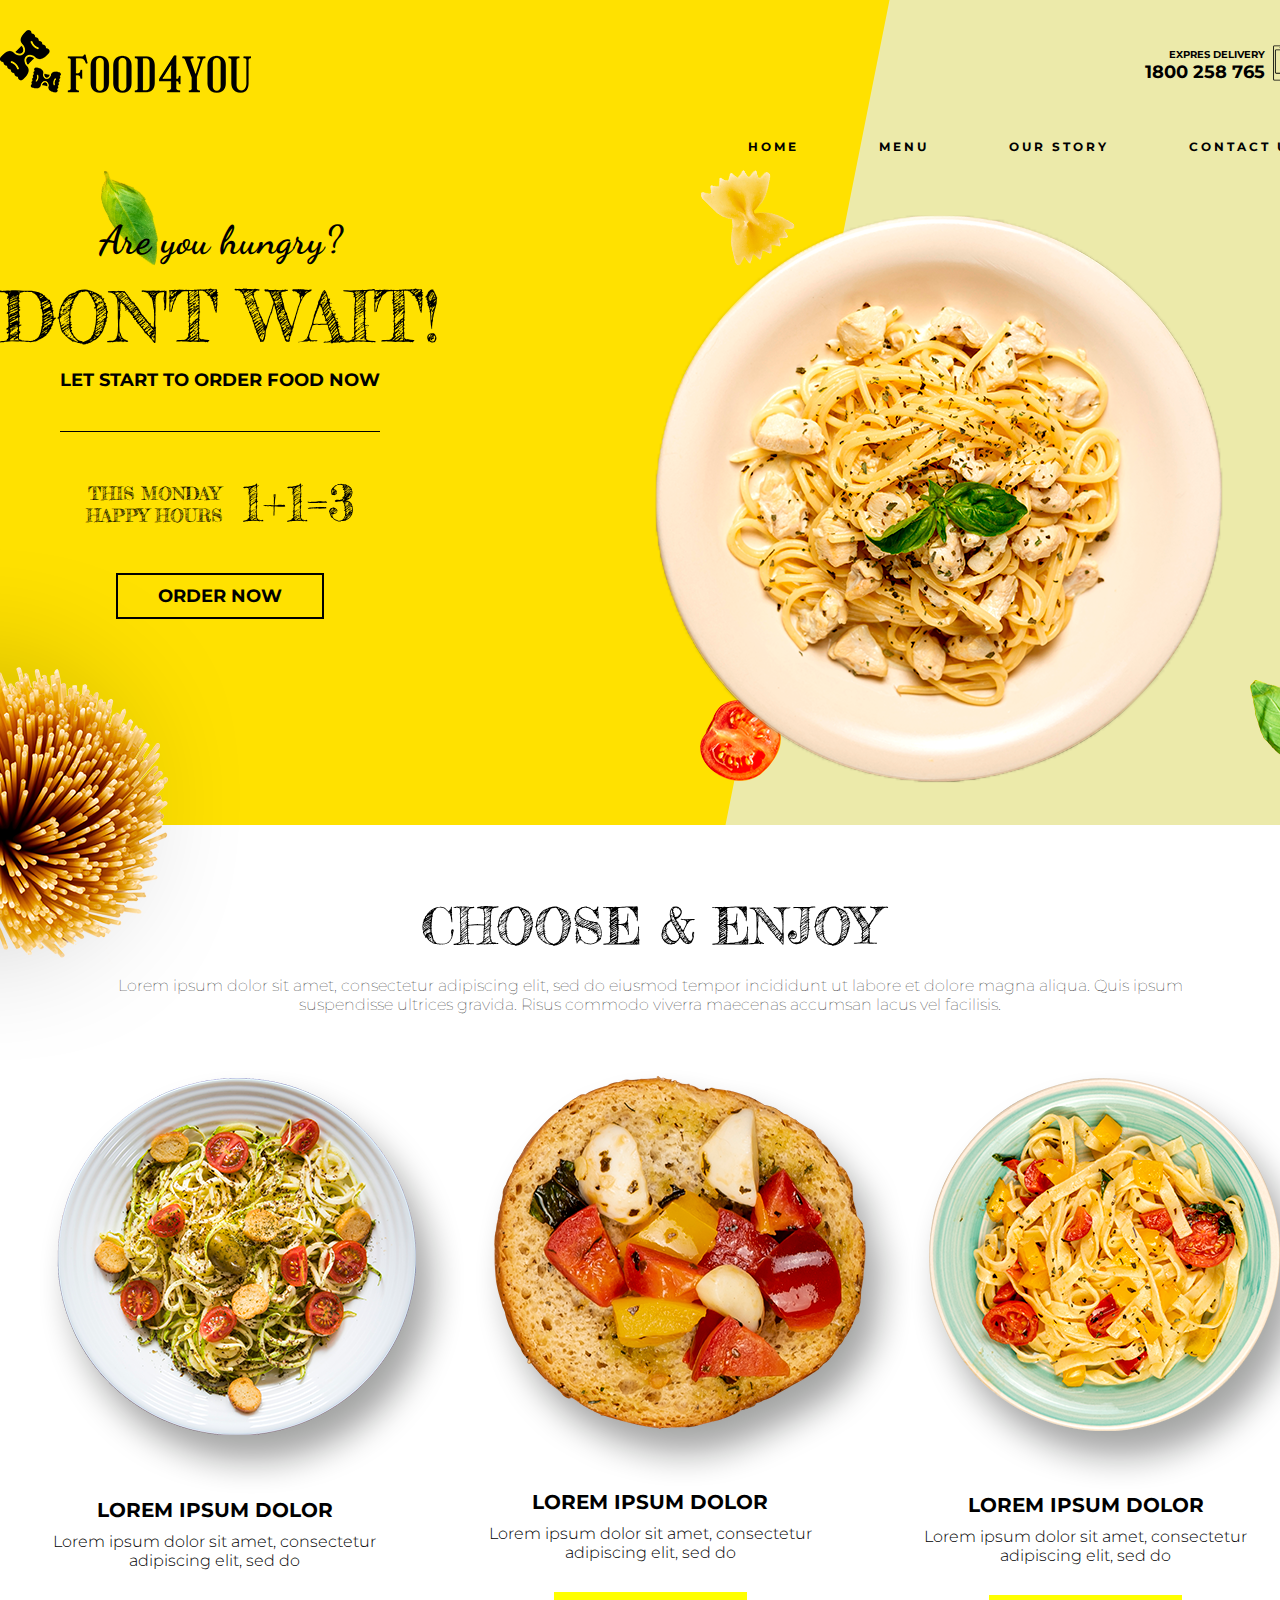
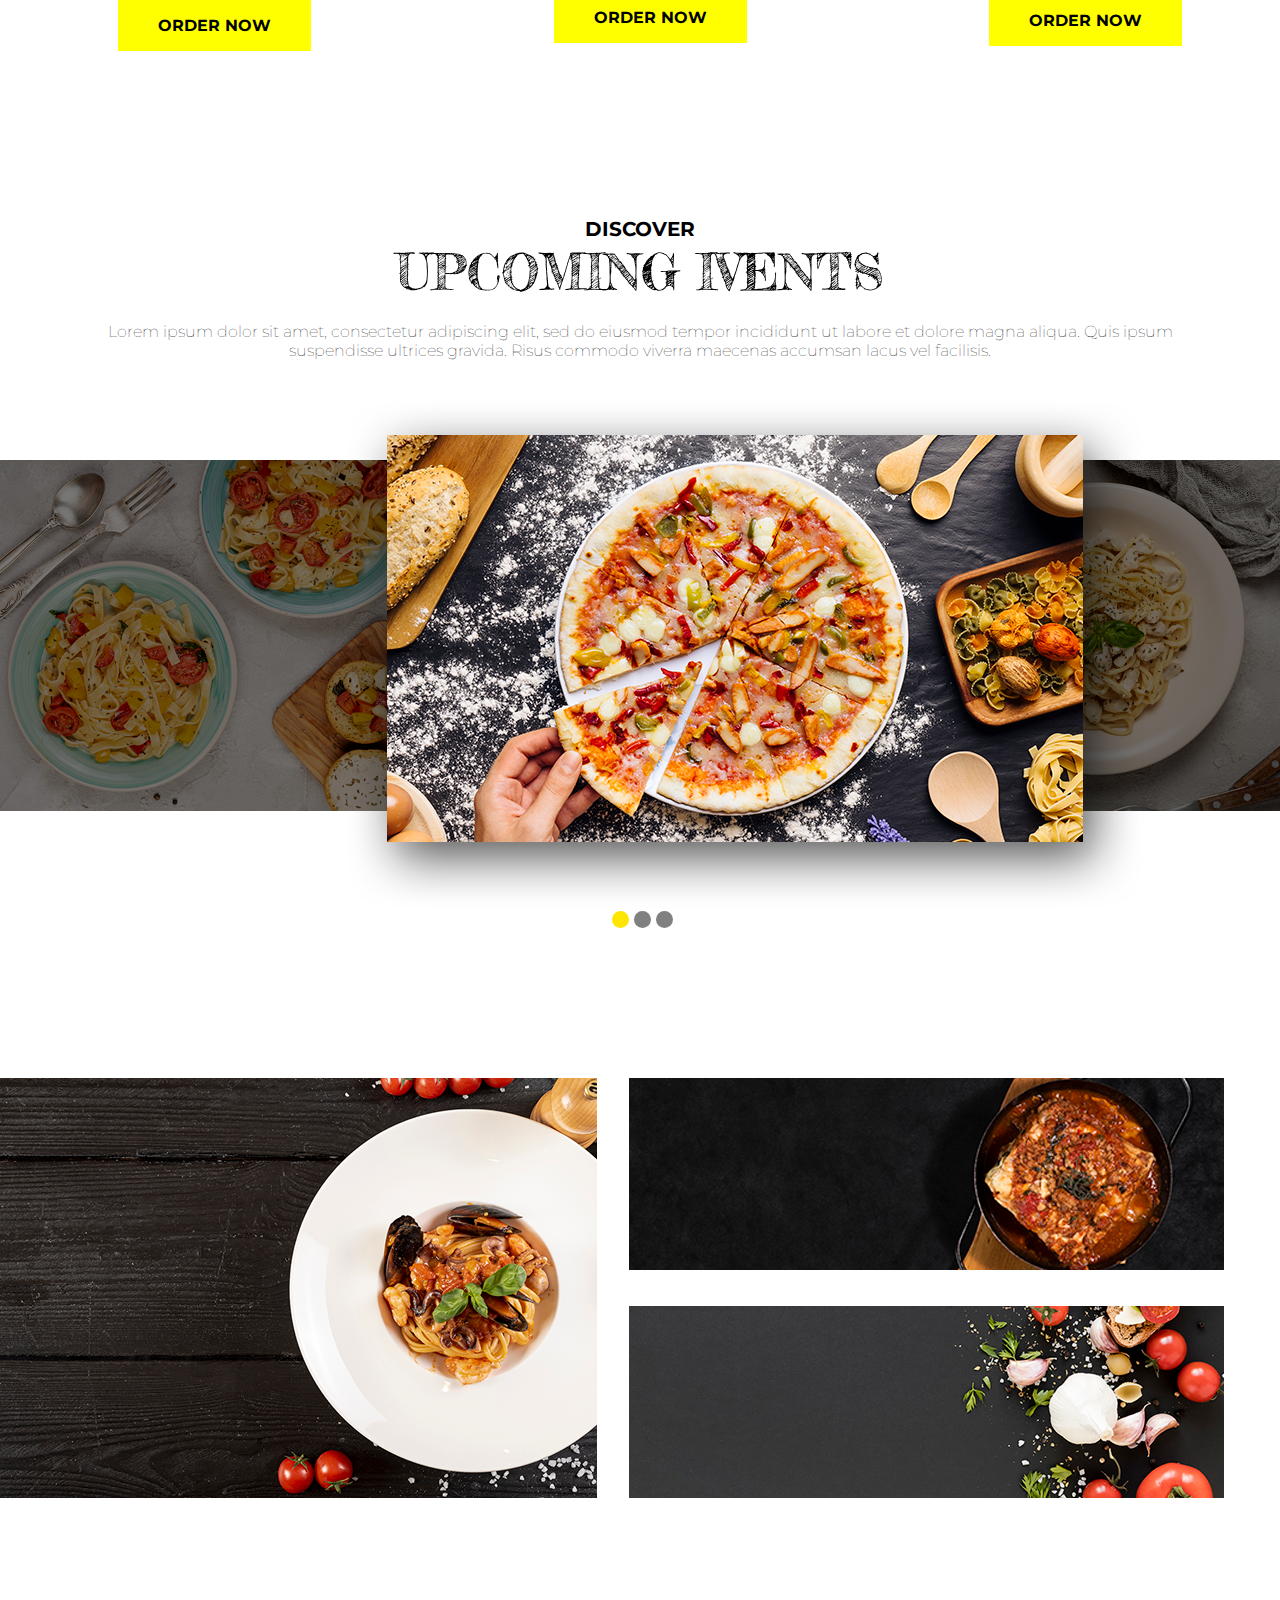
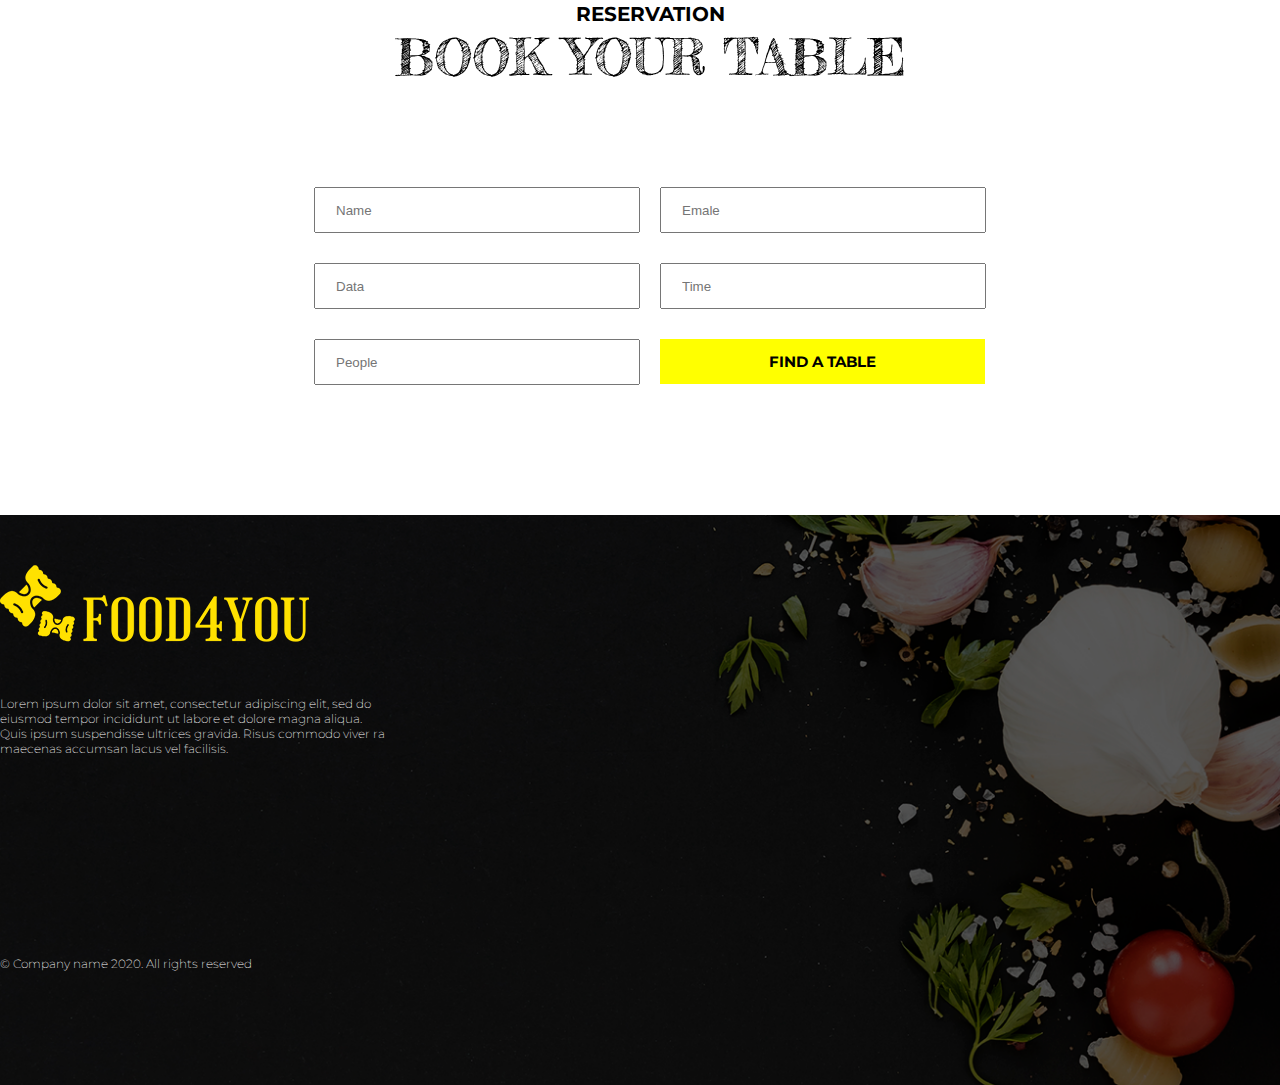
==== site.html @ 501f1a65 "add files to remote repository" ====
<!DOCTYPE html>
<html lang="en">
<head>
    <meta charset="UTF-8">
    <meta http-equiv="X-UA-Compatible" content="IE=edge">
    <meta name="viewport" content="width=device-width, initial-scale=1.0">
    <title>Document</title>
    <link rel="preconnect" href="https://fonts.googleapis.com">
    <link rel="preconnect" href="https://fonts.gstatic.com" crossorigin>
    <link
        href="https://fonts.googleapis.com/css2?family=Dancing+Script:wght@700&family=Fredericka+the+Great&family=Montserrat:wght@300;500;700&display=swap"
        rel="stylesheet">
    <link href="css/main.css" rel="stylesheet" type="text/css">
</head>
<body>
    <header>
        <div class="wrapper">

            <div class="container1">
                <div class="logo">
                    <a href="#"><img src="css/img/logo.png" alt="logo" width="251px" height="63px"></a>
                </div>

                <div class="number left">
                    <div class="number-text left">
                        <p class="text">EXPRES DELIVERY</p>
                        <p class="tfnum">1800 258 765</p>
                    </div>

                    <div class="number-image left">
                        <img class="num-img"
                            src="css/img/telephone-variant-of-screen-with-outline-shape-svgrepo-com.svg" alt="phone"
                            height="53px" width="29px">
                    </div>
                </div>
            </div>

            <nav>
                <ul class="nav">
                    <li class="list-item"><a href="#">HOME</a></li>
                    <li class="list-item"><a href="#">MENU</a></li>
                    <li class="list-item"><a href="#">OUR STORY</a></li>
                    <li class="list-item"><a href="#">CONTACT US</a></li>
                </ul>
            </nav>

            <div class="content">
                <div class="content-text">
                    <h1 class="first">Are you hungry?</h1>
                    <h1 class="second">DON'T WAIT!</h1>
                    <p class="content-text-three">LET START TO ORDER FOOD NOW</p>
                    <div class="text-in">
                        <div class="texs-in-first">THIS MONDAY <br>HAPPY HOURS</div>
                        <div class="text-in-second">1+1=3</div>
                    </div>
                    <div class="btn">
                        <button class="main-btn">ORDER NOW</button>
                    </div>
                </div>
                <div class="content-image">
                    <img class="plate" src="css/img/Place Your Image Here (Double Click to Edit).png">
                </div>
            </div>
        </div>
        <img class="side-spaghetti" src="css/img/Spaghetti.png">

    </header>
    <main>
        <section id="group_1">
            <div class="wrapper">
                <div class="head-text">
                    <h2 class="head-text-large">CHOOSE & ENJOY</h2>
                    <p class="head-text-small">Lorem ipsum dolor sit amet, consectetur adipiscing elit, sed do eiusmod
                        tempor incididunt ut labore et dolore magna aliqua. Quis ipsum suspendisse ultrices gravida.
                        Risus commodo viverra maecenas accumsan lacus vel facilisis. </p>
                </div>

                <div class="card">
                    <div class="card-content">
                        <figure><img src="css/img/Place Your Image Here (Double Click to Edit)1.png" alt="plate">
                            <figcaption>
                                <p class="large">LOREM IPSUM DOLOR</p>
                                <p class="small">Lorem ipsum dolor sit amet, consectetur adipiscing elit, sed do</p>
                                <button class="cont">ORDER NOW</button>
                            </figcaption>
                        </figure>
                    </div>

                    <div class="card-content">
                        <figure><img src="css/img/Bread.png" alt="plate">
                            <figcaption>
                                <p class="large">LOREM IPSUM DOLOR</p>
                                <p class="small">Lorem ipsum dolor sit amet, consectetur adipiscing elit, sed do</p>
                                <button class="cont">ORDER NOW</button>
                            </figcaption>
                        </figure>
                    </div>

                    <div class="card-content">
                        <figure><img src="css/img/Place Your Image Here (Double Click to Edit)3.png" alt="plate">
                            <figcaption>
                                <p class="large">LOREM IPSUM DOLOR</p>
                                <p class="small">Lorem ipsum dolor sit amet, consectetur adipiscing elit, sed do</p>
                                <button class="cont">ORDER NOW</button>
                            </figcaption>
                        </figure>
                    </div>
                </div>
            </div>
        </section>
        <section id="group_2">
            <div calss="wrapper">
                <div class="head-group2-text">
                    <p class="head-group2-text-bold">DISCOVER</p>
                    <h2 class="head-text-large">UPCOMING IVENTS</h2>
                    <p class="head-group2-text-small">Lorem ipsum dolor sit amet, consectetur adipiscing elit, sed do
                        eiusmod tempor incididunt ut labore et dolore magna aliqua. Quis ipsum suspendisse ultrices
                        gravida. Risus commodo viverra maecenas accumsan lacus vel facilisis. </p>
                </div>

                <div class="head-group2-content">
                    <img class="photo-cont" src="css/img/Image2.png">
                    <img class="photo-cont-act" src="css/img/Image1.png">
                    <img class="photo-cont" src="css/img/Image3.png">
                </div>
                <div class="dot-selector">
                    <a class="dot-active" href="#"></a>
                    <a class="dot" href="#"></a>
                    <a class="dot" href="#"></a>
                </div>
            </div>
        </section>
        <section id="group_3">
            <div class="wrapper">
                <div class="group3-images">
                    <div class="image-left">
                        <img src="css/img/Image4.png" alt="picture">
                    </div>

                    <div class="image-right">
                        <div class="image-right-top"><img src="css/img/Image5.png" alt=""></div>
                        <div class="image-right-bottom"><img src="css/img/Image6.png" alt=""></div>
                    </div>
                </div>
            </div>
        </section>
        <section id="group_4">
            <div class="wrapper">
                <div class="group4-text">
                    <p class="head-group2-text-bold">RESERVATION</p>
                    <h2 class="head-text-large">BOOK YOUR TABLE</h2>
                </div>

                <div class="group4-cont-input">
                    <div class="group4-left">
                        <form>
                            <input type="text" id="name" placeholder="Name">
                        </form>
                        <form>
                            <input type="text" id="data" placeholder="Data">
                        </form>
                        <form>
                            <input type="text" id="people" placeholder="People">
                        </form>
                    </div>

                    <div class="group4-right">
                        <form>
                            <input type="text" id="emale" placeholder="Emale">
                        </form>
                        <form>
                            <input type="text" id="time" placeholder="Time">
                        </form>
                        <button class="group4-btn">FIND A TABLE</button>
                    </div>
                </div>
            </div>
        </section>
    </main>
    <footer>
        <div class="wrapper">
            <div class="footer-cont">
                <div class="footer-cont-left">
                    <img class="logo2" src="css/img/logo2.png" alt="logo">
                    <p class="footer-text">Lorem ipsum dolor sit amet, consectetur adipiscing elit, sed do eiusmod tempor incididunt ut labore et dolore magna aliqua. Quis ipsum suspendisse ultrices gravida. Risus commodo viver ra maecenas accumsan lacus vel facilisis. </p>
                    <p class="footer-text-copyrite">&#169 Company name 2020. All rights reserved</p>
                </div>

                <div class="footer-cont-right">

                </div>
            </div>
        </div>
    </footer>
</body>
</html>
---- css/main.css ----
body{
    margin: 0;
    padding: 0;
}
.wrapper{
    width: 1300px;
    padding: 0;
    margin: auto;
}
.container1{
    display: flex;
    justify-content: space-between;
    align-items: flex-end;
    padding: 30px 0;
}
header{
    background-image:url(./img/Leaf.png),url(./img/Pasta.png),url(./img/Tomato.png),url(./img/Leaf2.png),url(./img/RectangleLeft.png), url(./img/RectangleRight.png);
    background-position: 100px 170px,700px 170px,700px 700px,1250px 680px,right bottom, left top;
    background-repeat: no-repeat, no-repeat, no-repeat, no-repeat, no-repeat, repeat;
    height: 825px;
    width: 100%;
    margin: auto;
}
.number{
    display: flex;
    align-items: center
}
.number-text{
    font-size: 10px;
    text-align: right;
    font-family: 'Montserrat', sans-serif;
    font-weight: 700;
}
p{
    margin: 0;
}
.tfnum{
    font-size: 18px;
}
.num-img{
    display: inline-block;
    height: 60px;
    width: 35px;
}
.nav{
    display:flex;
    justify-content: flex-end;
    align-items: center;
}
.list-item{
    margin-left: 80px;
}
li{
    list-style-type: none;
}
.list-item a{
    text-decoration: none;
    color: black;
}
.list-item a:hover{
    color: rgb(255, 255, 255);
    -moz-text-shadow:0 0 10px rgb(250, 245, 245);
    -webkit-text-shadow:0 0 10px rgb(255, 255, 255);
    text-shadow:0 0 10px rgb(0, 0, 0);
}
nav{
    font-family: 'Montserrat', sans-serif;
    font-weight: 700;
    font-size: 12px;
    letter-spacing: 3px;
}
ul{
    padding: 0;
}
.content{
    display: flex;
    position: relative;
}
.content-image{
    position: absolute;
    margin-left: 650px;
}
.content-text{
    justify-content: center;
    text-align: center;
    margin-top: 50px;
}
.first{
    margin: 0;
    font-size: 40px;
    font-family: 'Dancing Script', cursive;
}
.second{
    margin: 10px 0 10px 0;
    font-size: 70px;
    font-family: 'Fredericka the Great', cursive;
    font-weight: 300;
}
.content-text-three{
    display: inline-block;
    font-size: 18px;
    font-weight: 700;
    font-family: 'Montserrat', sans-serif;
    border-bottom: 1px solid black;
    padding-bottom: 40px;
}
.text-in{
    display: flex;
    justify-content: center;
    padding-top: 40px;
}
.texs-in-first{
    font-size: 18px;
    font-family: 'Fredericka the Great', cursive;
    font-weight: 400;
    padding-right: 20px;
    padding-top: 10px;
}
.text-in-second{
    font-size: 50px;
    font-family: 'Fredericka the Great', cursive;
    font-weight: 400;
}
.plate{
    margin-top: 40px;
}
.btn{
    margin-top: 40px;
    justify-content: center;
}
.main-btn{
    font-size: 18px;
    padding: 10px 40px 10px 40px;
    font-family: 'Montserrat', sans-serif;
    font-weight: 700;
    background: transparent;
    border: 2px solid black;
}
.main-btn:hover{
    box-shadow: 0 0 10px rgb(0, 0, 0);
    color: rgb(255, 255, 255);
    background: black;
}
.side-spaghetti{
    margin-top: -70px;
}
.left{
    justify-content: flex-end;
}
.head-text{
    text-align: center;
    margin-top: 70px;
}
.head-text-large{
    font-size: 50px;
    font-family: 'Fredericka the Great', cursive;
    font-weight: 200;
    margin-bottom: 10px;
}
.head-text-small{
    font-size: 16px;
    width: 1100px;
    margin: auto;
    font-family: 'Montserrat', sans-serif;
    font-weight: 100;
}

.group_1 {
    background-image: url(./img/Rectangle.png);
    background-size: 1300px 100px;
    background-position: bottom 350px center;

}
.card{
    display: flex;
    justify-content: space-between;
    margin-top: 40px;
}
.card-content {
  width: 33%;
}

figcaption{
    text-align: center;
    max-width: 400px; 
    margin: auto;
}
.large .small{
    margin-top: 20px;
}
.large{
    font-family: 'Montserrat', sans-serif;
    font-weight: 700;
    font-size: 20px;
    margin-bottom: 10px;
}
.small{
    font-family: 'Montserrat', sans-serif;
    font-weight: 300;
    font-size: 16px;
    margin-bottom: 30px;
}
.cont{
    font-family: 'Montserrat', sans-serif;
    font-weight: 700;
    font-size: 16px;
    padding: 16px 40px;
    border: none;
    background-color: yellow;
}
.cont:hover{
    background-color: black;
    color: #fff;
}
.head-group2-text{
    text-align: center;
    margin: 0;
    padding: 0;
    margin-top: 150px;
}
.head-group2-text-small{
    font-size: 16px;
    width: 1100px;
    margin: auto;
    font-family: 'Montserrat', sans-serif;
    font-weight: 100;
}
.head-group2-text-bold{
    margin: 0;
    padding: 0;
    font-size: 20px;
    font-family: 'Montserrat', sans-serif;
    font-weight: 700;
}
.head-text-large{
    margin: 0;
    margin-bottom: 20px;
    padding: 0;
}
.head-group2-content{
    margin-top: 100px;
    display: flex;
    justify-content: space-between;
}
.photo-cont-act{
    position: absolute;
    left: 27%;
    top: 2000px;
}
.dot-selector{
    display: flex;
    margin-top: 100px;
    justify-content: center;
}
.dot{
    height: 17px;
    width: 17px;
    background-color: gray;
    border-radius: 100%;
    margin-left: 5px;
}
.dot-active{
    height: 17px;
    width: 17px;
    background-color: rgb(255, 230, 0);
    border-radius: 100%;
    margin-left: 5px;
}
.group3-images{
    margin-top: 150px;
    display: flex;
}
.image-right{
    margin-left: 32px;
}
.image-right-top{
    margin-bottom: 32px;
}
.group4-text{
    text-align: center;
    margin: 0;
    padding: 0;
    margin-top: 100px;
    margin-bottom: 100px;
}
.group4-cont-input{
    display: flex;
    justify-content: center;
}
#name, #data, #people, #emale, #time{
    height: 40px;
    width: 300px;
    margin-bottom: 30px;
    padding-left: 20px;
}
.group4-left{
    margin-right: 10px;
}
.group4-right{
    margin-left: 10px;
}
.group4-btn{
    height: 45px;
    width: 325px;
    background: yellow;
    color: black;
    font-family: 'Montserrat', sans-serif;
    font-weight: 700;
    font-size: 15px;
    border: none;
    padding: 0;
}
.group4-btn:hover{
    color: rgb(255, 255, 255);
    background: black;
}
button{
    cursor: pointer;
}
footer{
    margin-top: 100px;
    background-image: url(img/BGImage.png);
    background-repeat: no-repeat;
    background-size: cover;
    background-position: right bottom;
    height: 570px;
}
.footer-cont{
    padding-top: 50px;
}
.footer-text{
    width: 30%;
    margin-top: 50px;
    color:#fff;
    font-family: 'Montserrat', sans-serif;
    font-size: 12px;
    font-weight: 200;
}
.footer-text-copyrite{
    width: 30%;
    margin-top: 200px;
    color:#fff;
    font-family: 'Montserrat', sans-serif;
    font-size: 12px;
    font-weight: 200;
}
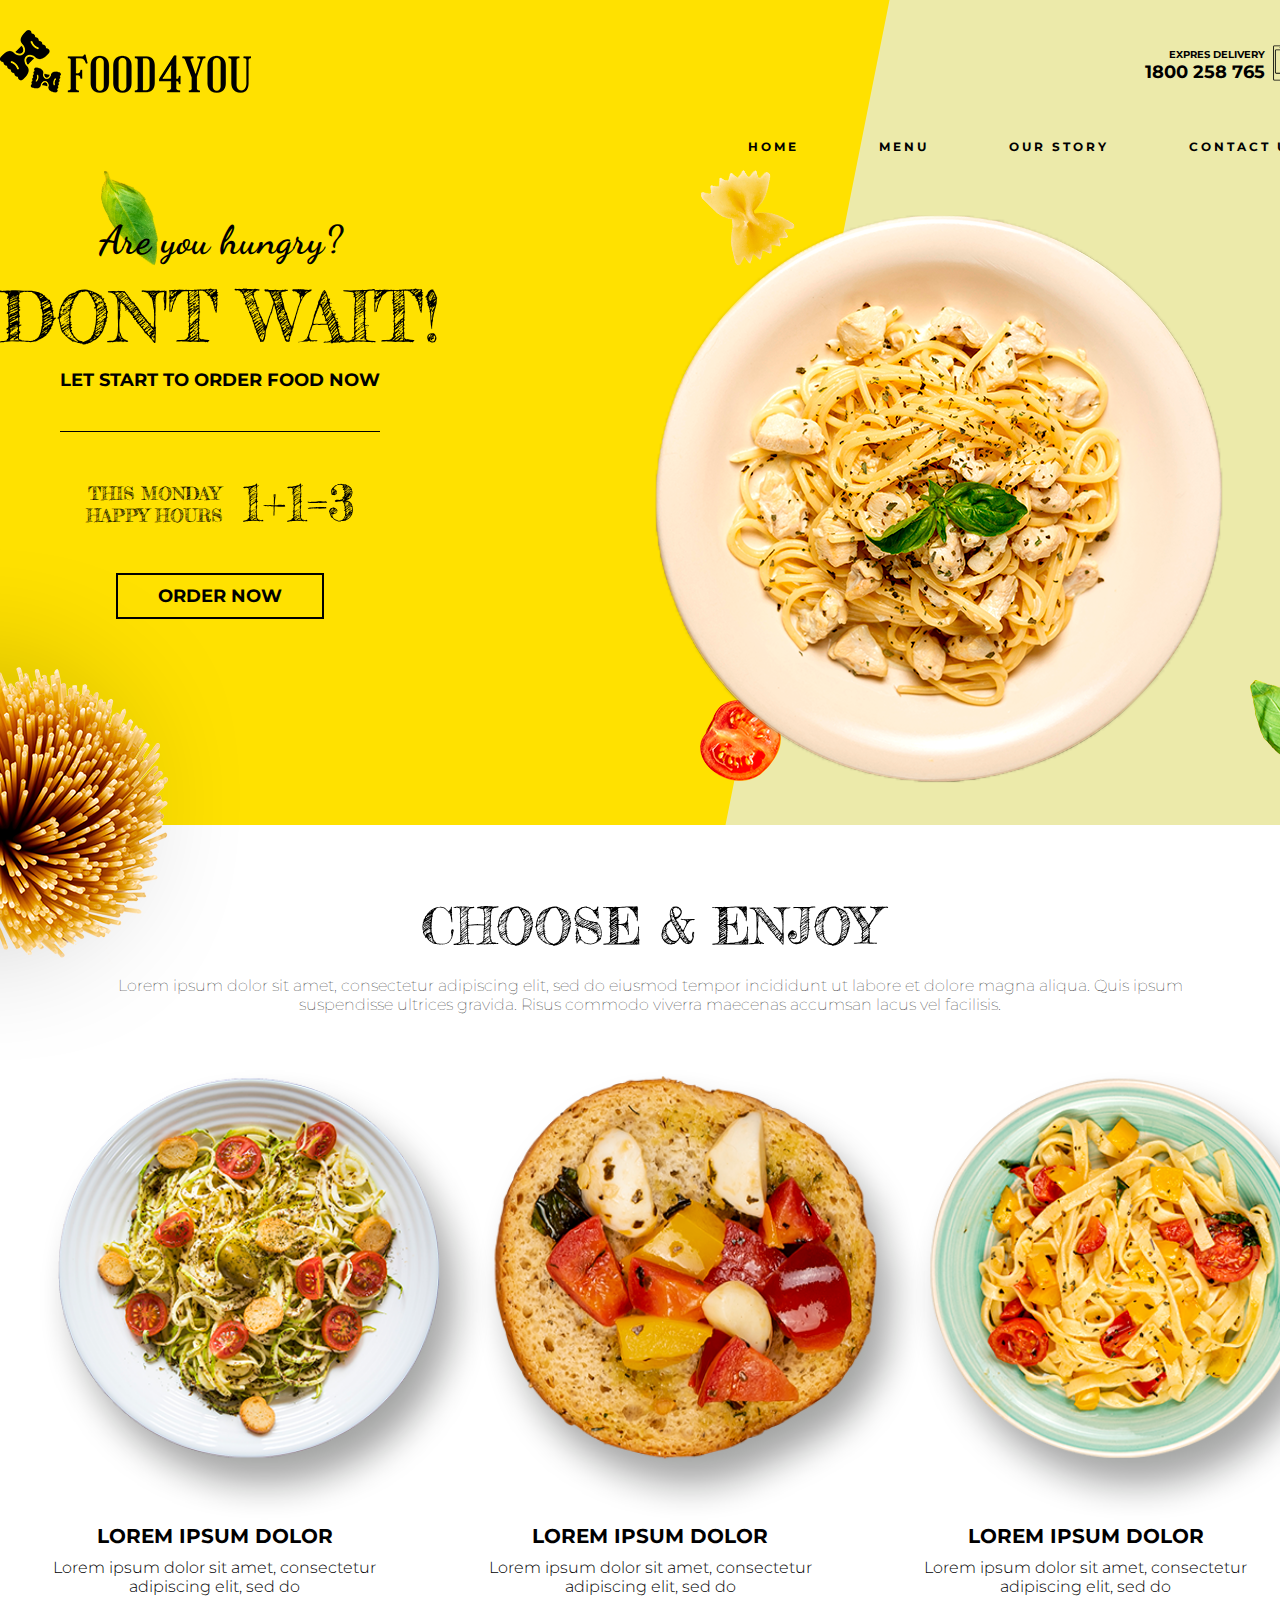
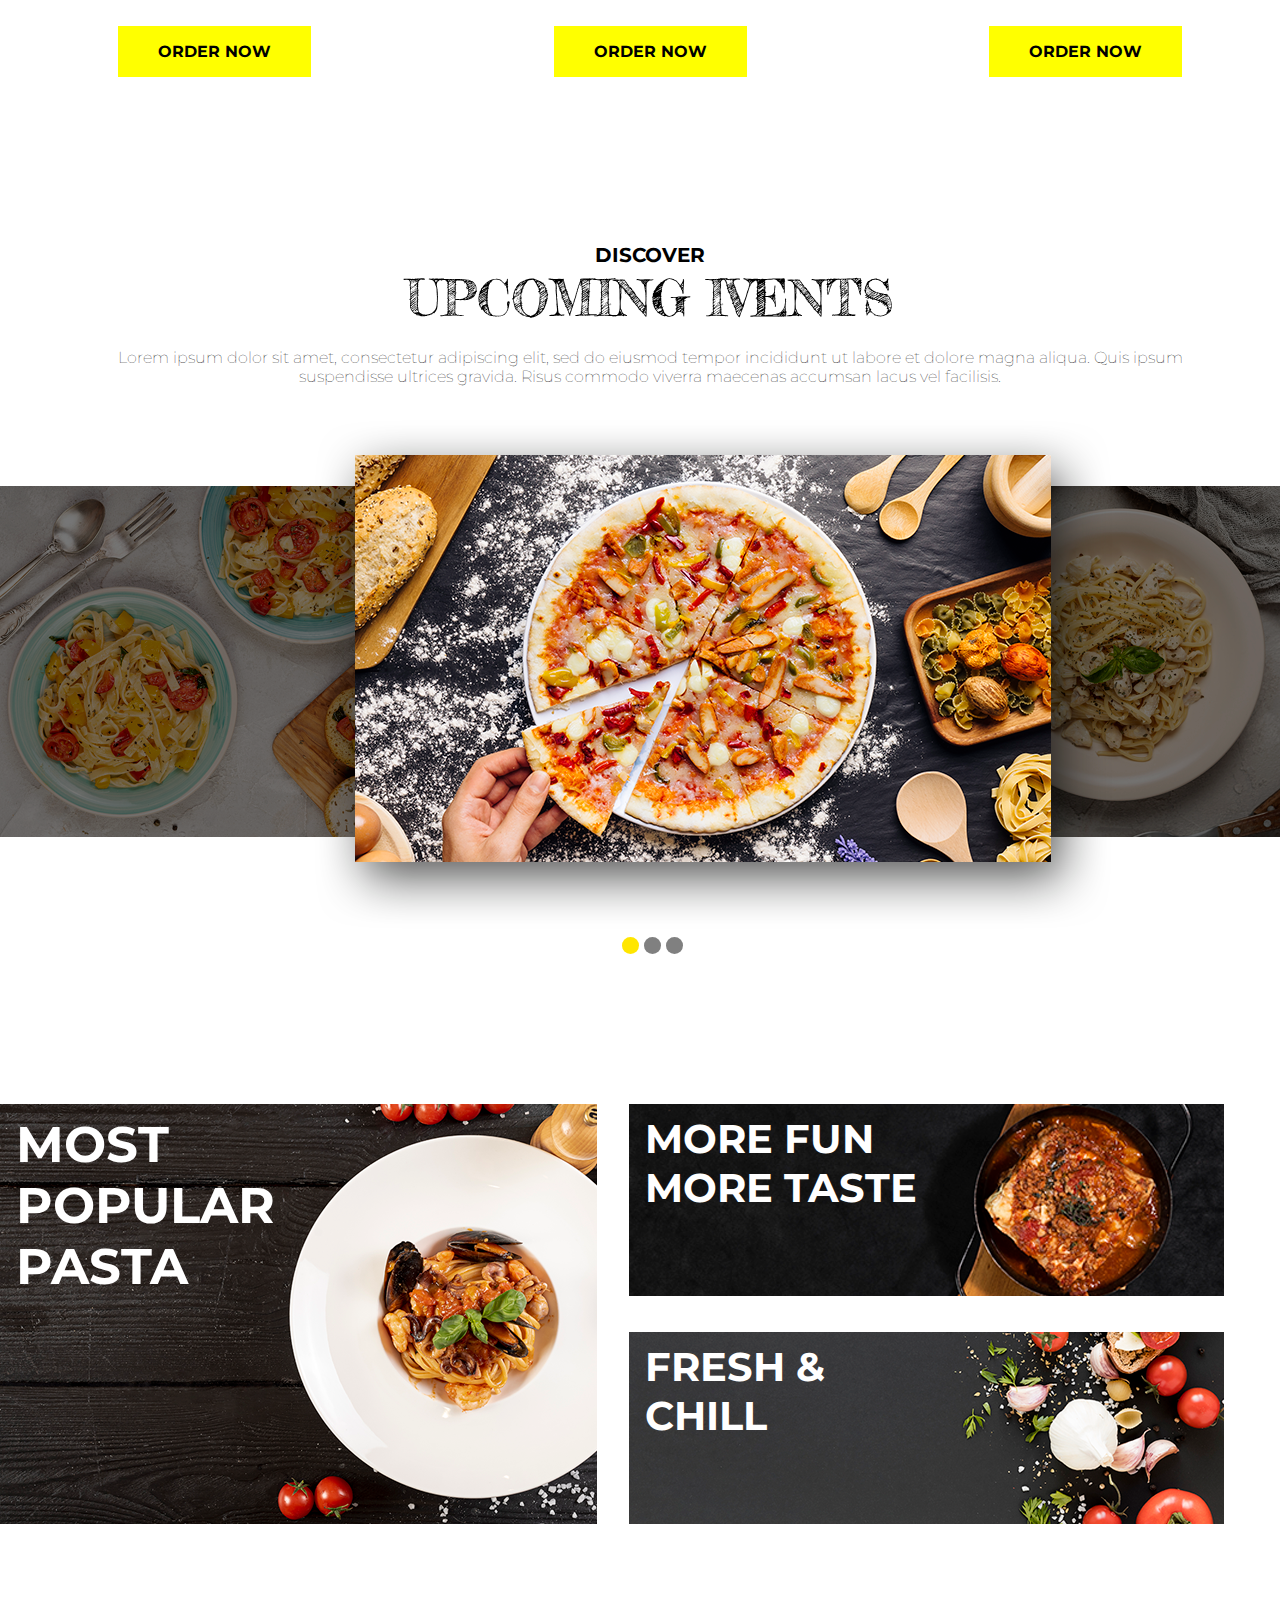
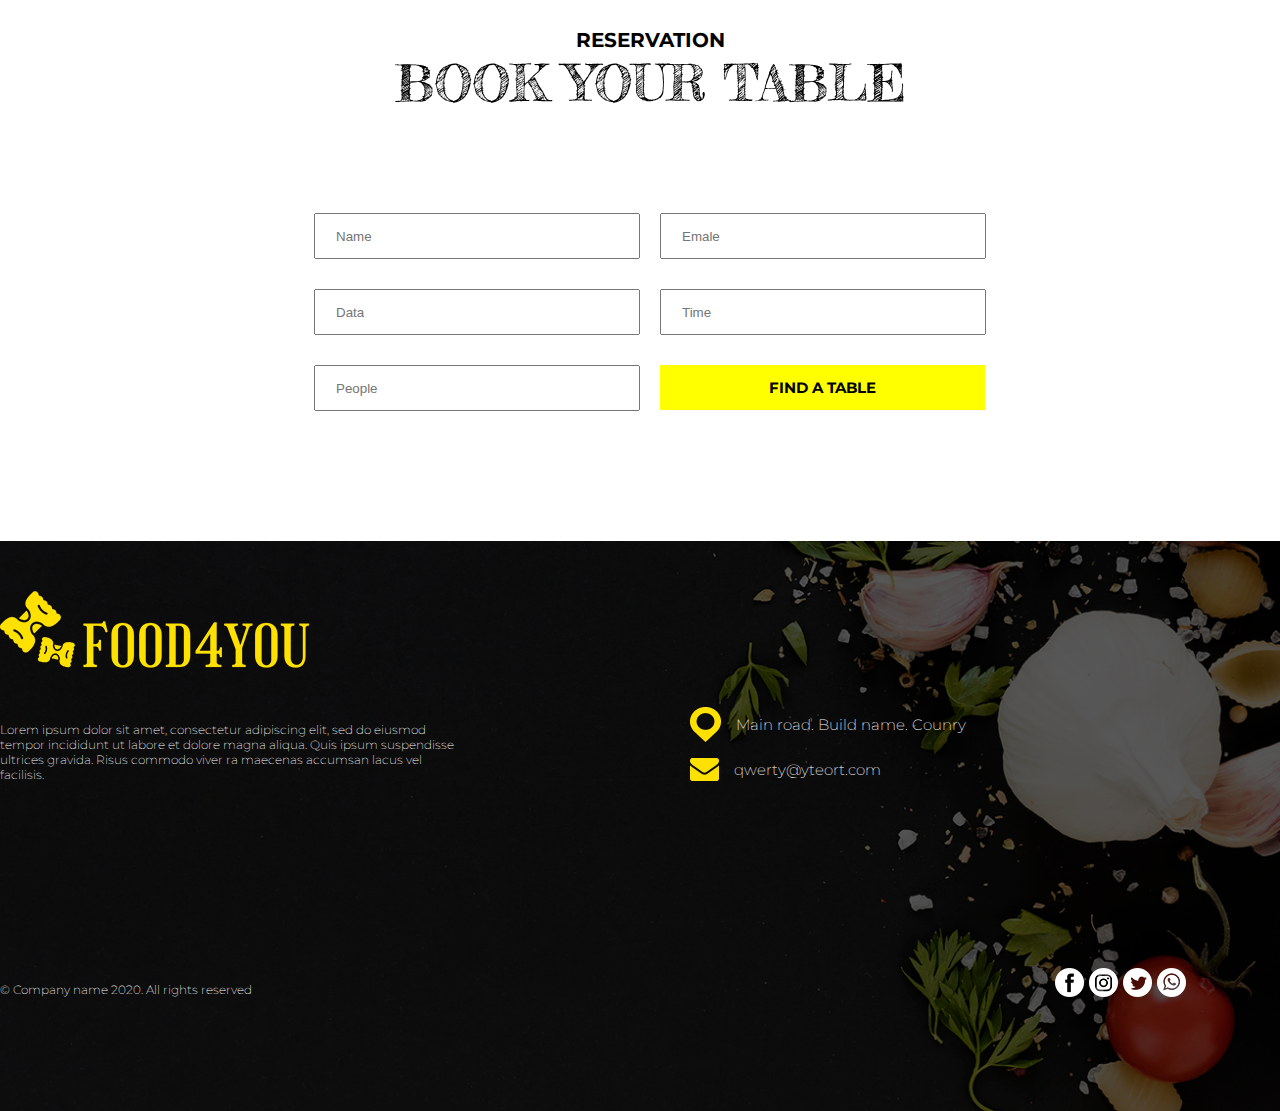
==== commit c0263da0: "add files to remote repository" ====
--- a/site.html
+++ b/site.html
@@ -44,6 +44,26 @@
                 </ul>
             </nav>
 
+
+
+
+            <div class="hamburger-menu">
+                <input id="menu__toggle" type="checkbox" />
+                <label class="menu__btn" for="menu__toggle">
+                  <span></span>
+                </label>
+                <ul class="menu__box">
+                  <li><a class="menu__item" href="#">HOME</a></li>
+                  <li><a class="menu__item" href="#">MENU</a></li>
+                  <li><a class="menu__item" href="#">OUR STORY</a></li>
+                  <li><a class="menu__item" href="#">CONTACT US</a></li>
+                </ul>
+              </div>
+
+
+
+
+
             <div class="content">
                 <div class="content-text">
                     <h1 class="first">Are you hungry?</h1>
@@ -77,7 +97,8 @@
 
                 <div class="card">
                     <div class="card-content">
-                        <figure><img src="css/img/Place Your Image Here (Double Click to Edit)1.png" alt="plate">
+                        <figure><img class="card-image" src="css/img/Place Your Image Here (Double Click to Edit)1.png"
+                                alt="plate">
                             <figcaption>
                                 <p class="large">LOREM IPSUM DOLOR</p>
                                 <p class="small">Lorem ipsum dolor sit amet, consectetur adipiscing elit, sed do</p>
@@ -87,7 +108,7 @@
                     </div>
 
                     <div class="card-content">
-                        <figure><img src="css/img/Bread.png" alt="plate">
+                        <figure><img class="card-image" src="css/img/Bread.png" alt="plate">
                             <figcaption>
                                 <p class="large">LOREM IPSUM DOLOR</p>
                                 <p class="small">Lorem ipsum dolor sit amet, consectetur adipiscing elit, sed do</p>
@@ -97,7 +118,8 @@
                     </div>
 
                     <div class="card-content">
-                        <figure><img src="css/img/Place Your Image Here (Double Click to Edit)3.png" alt="plate">
+                        <figure><img class="card-image" src="css/img/Place Your Image Here (Double Click to Edit)3.png"
+                                alt="plate">
                             <figcaption>
                                 <p class="large">LOREM IPSUM DOLOR</p>
                                 <p class="small">Lorem ipsum dolor sit amet, consectetur adipiscing elit, sed do</p>
@@ -109,7 +131,7 @@
             </div>
         </section>
         <section id="group_2">
-            <div calss="wrapper">
+            <div class="wrapper">
                 <div class="head-group2-text">
                     <p class="head-group2-text-bold">DISCOVER</p>
                     <h2 class="head-text-large">UPCOMING IVENTS</h2>
@@ -117,7 +139,6 @@
                         eiusmod tempor incididunt ut labore et dolore magna aliqua. Quis ipsum suspendisse ultrices
                         gravida. Risus commodo viverra maecenas accumsan lacus vel facilisis. </p>
                 </div>
-
                 <div class="head-group2-content">
                     <img class="photo-cont" src="css/img/Image2.png">
                     <img class="photo-cont-act" src="css/img/Image1.png">
@@ -135,11 +156,18 @@
                 <div class="group3-images">
                     <div class="image-left">
                         <img src="css/img/Image4.png" alt="picture">
+                        <div class="img-text-left">MOST POPULAR PASTA</div>
                     </div>
 
                     <div class="image-right">
-                        <div class="image-right-top"><img src="css/img/Image5.png" alt=""></div>
-                        <div class="image-right-bottom"><img src="css/img/Image6.png" alt=""></div>
+                        <div class="image-right-top">
+                            <img src="css/img/Image5.png" alt="pic">
+                            <div class="img-text-right-top">MORE FUN MORE TASTE</div>
+                        </div>
+                        <div class="image-right-bottom">
+                            <img src="css/img/Image6.png" alt="pic">
+                            <div class="img-text-right-bot">FRESH & CHILL</div>
+                        </div>
                     </div>
                 </div>
             </div>
@@ -182,12 +210,32 @@
             <div class="footer-cont">
                 <div class="footer-cont-left">
                     <img class="logo2" src="css/img/logo2.png" alt="logo">
-                    <p class="footer-text">Lorem ipsum dolor sit amet, consectetur adipiscing elit, sed do eiusmod tempor incididunt ut labore et dolore magna aliqua. Quis ipsum suspendisse ultrices gravida. Risus commodo viver ra maecenas accumsan lacus vel facilisis. </p>
+                    <p class="footer-text">Lorem ipsum dolor sit amet, consectetur adipiscing elit, sed do eiusmod
+                        tempor incididunt ut labore et dolore magna aliqua. Quis ipsum suspendisse ultrices gravida.
+                        Risus commodo viver ra maecenas accumsan lacus vel facilisis. </p>
                     <p class="footer-text-copyrite">&#169 Company name 2020. All rights reserved</p>
                 </div>
 
                 <div class="footer-cont-right">
-
+                    <div class="cont-right-top">
+                        <figure class="figure-top-icon"><img src="css/img/Location Icon.png" alt="">
+                            <figcaption class="figcaption-top-text">
+                                <p class="figcaption-p-top-text">Main road. Build name. Counry</p>
+                            </figcaption>
+                        </figure>
+                        <figure class="figure-top-icon"><img src="css/img/Email.png" alt="">
+                            <figcaption class="figcaption-top-text">
+                                <p class="figcaption-p-top-text">qwerty@yteort.com</p>
+                            </figcaption>
+                        </figure>
+                    </div>
+
+                    <div class="cont-right-bottom">
+                        <img class="icon-fb" src="css/img/Facebook.png" alt="fb">
+                        <img class="icon-ig" src="css/img/Instagram.png" alt="ig">
+                        <img class="icon-tw" src="css/img/Twitter.png" alt="tw">
+                        <img class="icon-wa" src="css/img/WhatsApp.png" alt="wa">
+                    </div>
                 </div>
             </div>
         </div>
--- a/css/main.css
+++ b/css/main.css
@@ -179,6 +179,11 @@
 .card-content {
   width: 33%;
 }
+.card-image{
+    display: inline-block;
+    width: 450px;
+    height: 450px;
+}
 
 figcaption{
     text-align: center;
@@ -241,12 +246,14 @@
     margin-top: 100px;
     display: flex;
     justify-content: space-between;
-}
+    align-items: center;
+}
+
 .photo-cont-act{
     position: absolute;
-    left: 27%;
-    top: 2000px;
-}
+    left: 24.5%;
+    top: 2020px;
+} 
 .dot-selector{
     display: flex;
     margin-top: 100px;
@@ -269,6 +276,45 @@
 .group3-images{
     margin-top: 150px;
     display: flex;
+}
+.image-left{
+    position: relative;
+}
+.img-text-left{
+    position: absolute;
+    top: 10px;
+    left: 16px;
+    font-size: 50px;
+    font-family: 'Montserrat', sans-serif;
+    font-weight: 700;
+    color:#fff;
+    width: 70%;
+}
+.image-right-top{
+    position: relative;
+}
+.image-right-bottom{
+    position: relative;
+}
+.img-text-right-top{
+    position: absolute;
+    top: 10px;
+    left: 16px;
+    font-size: 40px;
+    font-family: 'Montserrat', sans-serif;
+    font-weight: 700;
+    color:#fff;
+    width: 50%;
+}
+.img-text-right-bot{
+    position: absolute;
+    top: 10px;
+    left: 16px;
+    font-size: 40px;
+    font-family: 'Montserrat', sans-serif;
+    font-weight: 700;
+    color:#fff;
+    width: 50%;
 }
 .image-right{
     margin-left: 32px;
@@ -328,8 +374,11 @@
 .footer-cont{
     padding-top: 50px;
 }
+.footer-cont-left{
+    width: 50%;
+}
 .footer-text{
-    width: 30%;
+    width: 70%;
     margin-top: 50px;
     color:#fff;
     font-family: 'Montserrat', sans-serif;
@@ -337,11 +386,356 @@
     font-weight: 200;
 }
 .footer-text-copyrite{
-    width: 30%;
+    width: 70%;
     margin-top: 200px;
     color:#fff;
     font-family: 'Montserrat', sans-serif;
     font-size: 12px;
     font-weight: 200;
 }
-
+.footer-cont{
+    display: flex;
+}
+.figure-top-icon{
+    display: flex;
+}
+.cont-right-top{
+    padding-top: 100px;
+}
+.figcaption-top-text{
+    color:#fff;
+    font-family: 'Montserrat', sans-serif;
+    font-size: 15px;
+    font-weight: 200;
+    margin-left: 15px;
+}
+.cont-right-bottom{
+    position: absolute;
+    display: flex;
+    bottom: 0px;
+    left:400px;
+}
+.cont-right-bottom img{
+    margin-left: 5px;
+}
+.footer-cont-right{
+    position: relative;
+}
+
+/*hamburger menu start*/
+#menu__toggle {
+    opacity: 0;
+  }
+  .menu__btn {
+    display: flex;
+    align-items: center;
+    position: absolute;
+    top: 120px;
+    left: 20px;
+    width: 26px;
+    height: 26px;
+    cursor: pointer;
+    z-index: 30;
+  }
+  .menu__btn > span,
+.menu__btn > span::before,
+.menu__btn > span::after {
+  display: block;
+  position: absolute;
+  width: 100%;
+  height: 2px;
+  background-color: #616161;
+}
+.menu__btn > span::before {
+  content: '';
+  top: -8px;
+}
+.menu__btn > span::after {
+  content: '';
+  top: 8px;
+}
+.menu__box {
+    display: block;
+    position: fixed;
+    visibility: hidden;
+    top: 0;
+    left: -100%;
+    width: 100%;
+    height: 100%;
+    margin: 0;
+    padding: 80px 0;
+    list-style: none;
+    text-align: center;
+    background-color: #daaf15b2;
+    box-shadow: 1px 0px 6px rgba(0, 0, 0, .2);
+    z-index: 10;
+  }
+  .menu__item {
+    display: block;
+    padding: 12px 24px;
+    color: #333;
+    font-family: 'Roboto', sans-serif;
+    font-size: 20px;
+    font-weight: 600;
+    text-decoration: none;
+  }
+  .menu__item:hover {
+    background-color: #0d0d0d;
+    color: #fff;
+  }
+  #menu__toggle:checked ~ .menu__btn > span {
+    transform: rotate(45deg);
+  }
+  #menu__toggle:checked ~ .menu__btn > span::before {
+    top: 0;
+    transform: rotate(0);
+  }
+  #menu__toggle:checked ~ .menu__btn > span::after {
+    top: 0;
+    transform: rotate(90deg);
+  }
+  #menu__toggle:checked ~ .menu__box {
+    visibility: visible;
+    left: 0;
+  }
+/*hamburger menu end*/ 
+.hamburger-menu{
+    display: none;
+}
+
+
+
+@media(min-width: 780px) and (max-width:960px){
+    .wrapper{
+        width: 780px;
+        padding: 0;
+        margin: auto;
+    }
+    .content{
+        justify-content: center;
+    }
+    .content-image{
+        display: none;
+    }
+    .nav{
+        justify-content: center;
+    }
+    .container1{
+        justify-content: space-around;
+    }
+    .card-image{
+        width: 200px;
+        height: 200px;
+    }
+    .head-text-small{
+        width: 70%;
+    }
+    .large{
+        font-size: 13px;
+    }
+    .small{
+        font-size: 10px;
+    }
+    .cont{
+        font-size: 12px;
+    }
+    .head-group2-text-small{
+        width: 70%;
+    }
+    .photo-cont{
+        width:204px;
+        height: 151px;
+    }
+    .head-group2-content{
+        justify-content: space-around;
+    }
+    .photo-cont-act{
+        width: 298px;
+        height: 231px;
+        top:1860px;
+        left:240px;
+    }
+    .group3-images{
+        flex-wrap: wrap;
+        justify-content: center;
+    }
+    .image-left{
+        margin-left: 31px;
+    }
+    .image-right-top{
+        margin-bottom: 0;
+    }
+    .cont-right-bottom{
+        left: 100px;
+    }
+    .footer-cont-left{
+        margin-left: 20px;
+    }
+}  
+
+@media(min-width:350px) and (max-width:780px){
+    .wrapper{
+        width: 350px;
+        padding: 0;
+        margin: auto;
+    }
+    .logo a img{
+        width: 151px;
+        height: 37px;
+    }
+    .number-image img{
+        width: 15px;
+        height: 20px;
+    }
+    .number-text{
+        font-size: 10px;
+    }
+    .tfnum{
+        font-size: 10px;
+    }
+    .container1{
+        justify-content: space-around;
+    }
+    .hamburger-menu{
+        display: block;
+    }
+    .nav{
+        display: none;
+    }
+    .side-spaghetti{
+        width: 150px;
+        height: 350px;
+        margin-top: -25px;
+    }
+    .head-text-large{
+        font-size: 30px;
+    }
+    .head-text-small{
+        width: 70%;
+        font-size: 10px;
+    }
+    .card-image{
+        width: 200px;
+        height: 200px;
+        margin-left: 35px;
+    }
+    .card-content{
+        display: contents;
+    }
+    .card{
+        flex-wrap: wrap;
+    }
+    .large{
+        font-size: 15px;
+    }
+    .small{
+        font-size: 10px;
+    }
+    .cont{
+        font-size: 15px;
+    }
+    .photo-cont{
+        display: none;
+    }
+    .photo-cont-act{
+        width: 340px;
+        height: 230px;
+        top:2420px;
+        left: 5px;
+    }
+    .head-group2-text{
+        margin-top: 50px;
+    }
+    .head-group2-text-small{
+        font-size: 10px;
+        width: 70%;
+    }
+    .dot{
+        width: 7px;
+        height: 7px;
+    }
+    .dot-active{
+        width: 7px;
+        height: 7px;
+    }
+    .dot-selector{
+        margin-top: 30px;
+    }
+    .image-left img{
+        width: 300px;
+        height: 100px;
+    }
+    .image-right img{
+        width: 300px;
+        height: 100px;
+    }
+    .group3-images{
+        flex-wrap: wrap;
+        justify-content: center;
+    }
+    .img-text-left{
+        font-size: 23px;
+    }
+    .img-text-right-top{
+        font-size: 23px;
+    }
+    .img-text-right-bot{
+        font-size: 23px;
+    }
+    .image-right{
+        margin: 0;
+    }
+    .image-right-top{
+        margin: 0;
+    }
+    .group4-cont-input{
+        flex-wrap: wrap;
+        justify-content: flex-start;
+    }
+    .group4-right{
+        margin-left: 0;
+    }
+    .group4-left{
+        margin-right: 0;
+    }
+    form{
+        width: 250px;
+    }
+    .group4-btn{
+        width: 200px;
+    }
+    .logo2{
+        width: 100px;
+        height: 15px;
+    }
+    .cont-right-bottom{
+        top:100px;
+        left:60px;
+        width: 100px;
+        height: 15px;
+    }
+    .figure-top-icon{
+        width: 90px;
+        height: 15px;
+    }
+    footer{
+        height: 270px;
+    }
+    .cont-right-top{
+        margin: 0;
+    }
+    .figcaption-top-text{
+        font-size: 7px;
+    }
+    .footer-text{
+        font-size: 7px;
+    }
+    .footer-text-copyrite{
+        padding-top: 10px;
+        font-size: 7px;
+    }
+    .plate{
+        display: none;
+    }
+}
+
